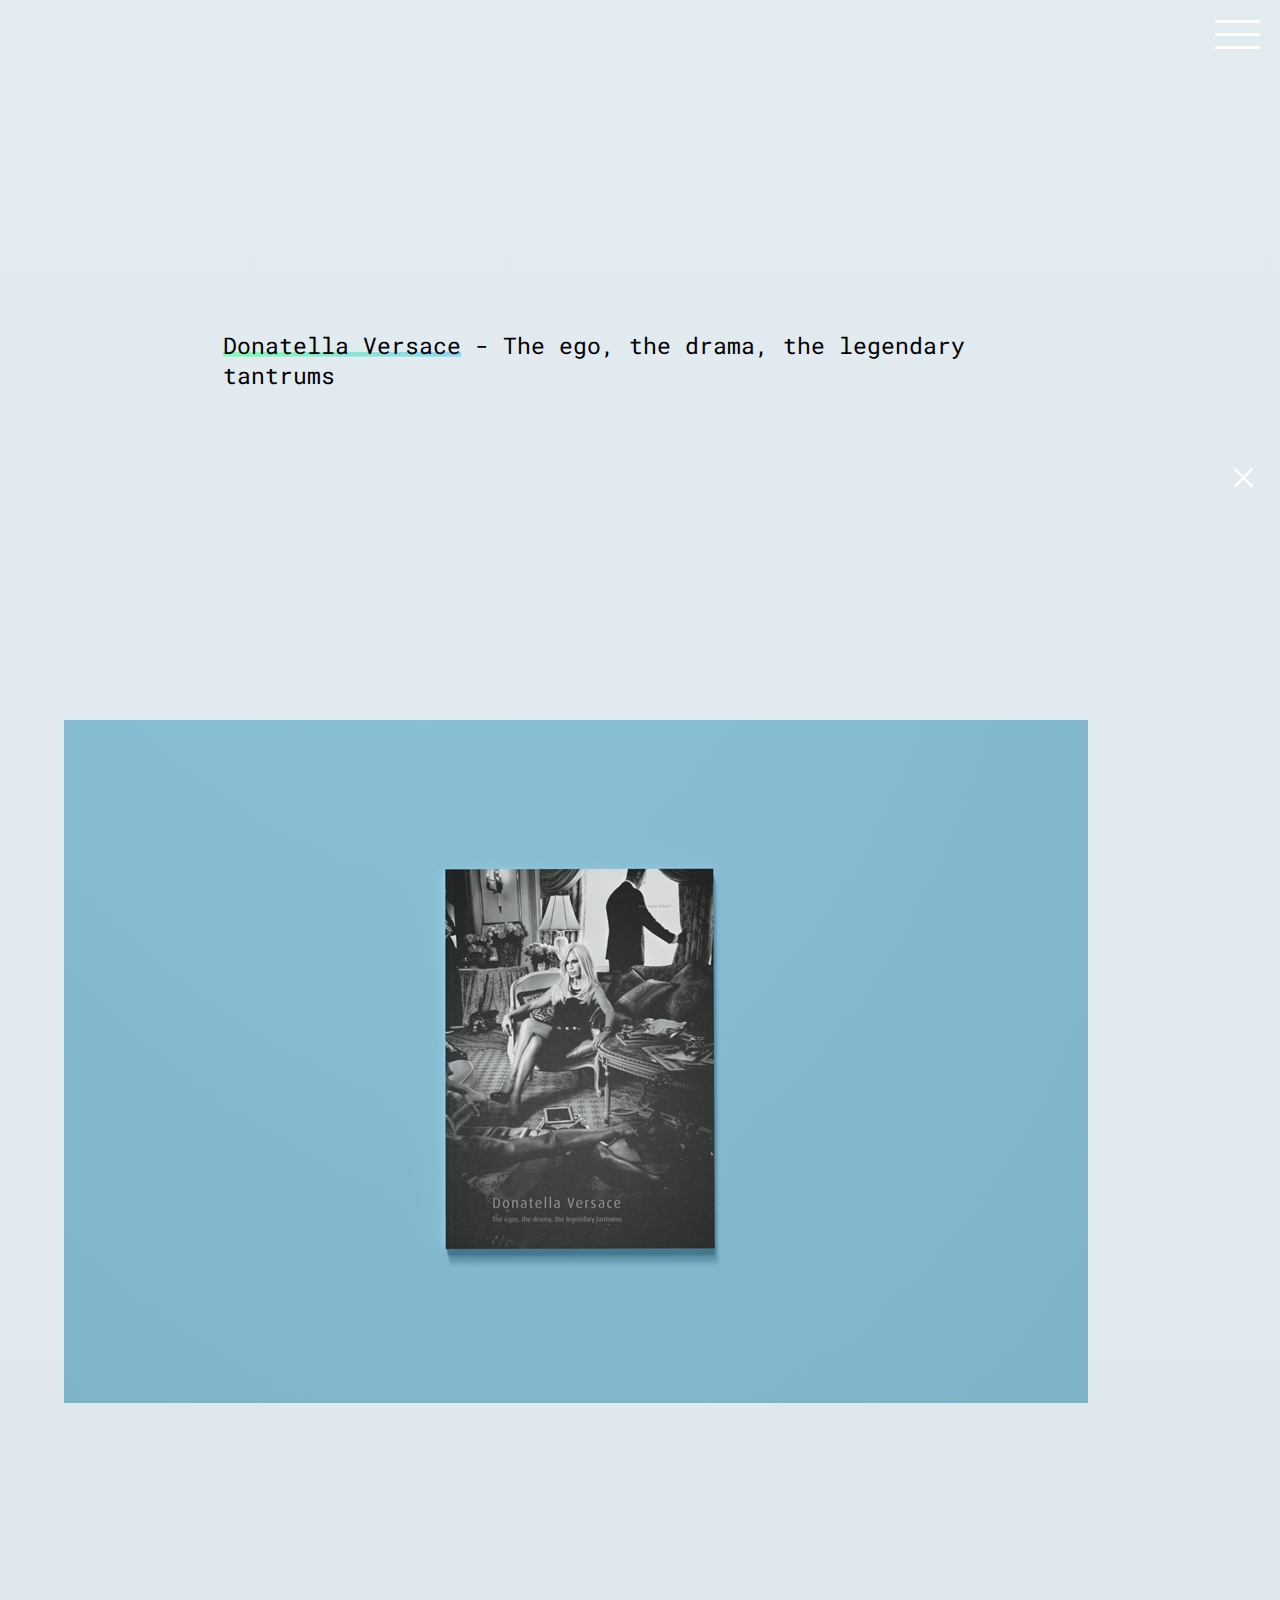
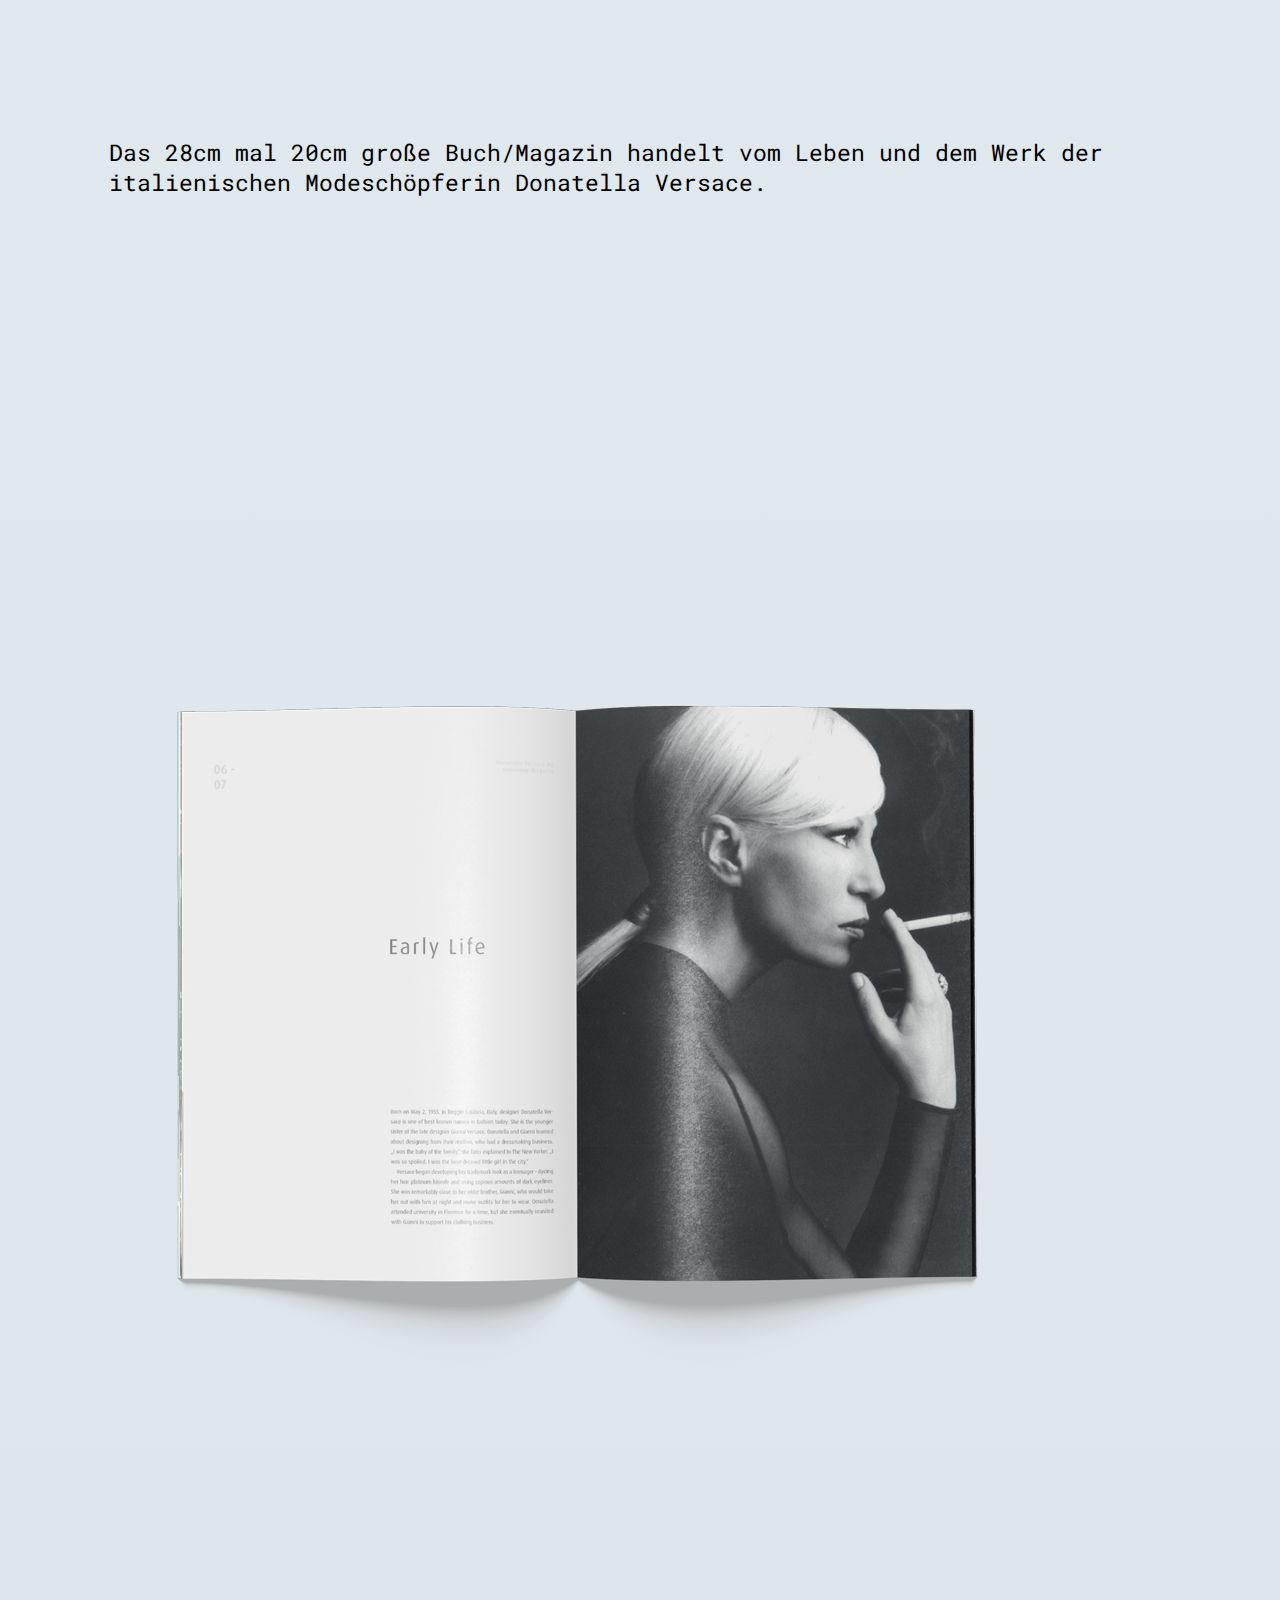
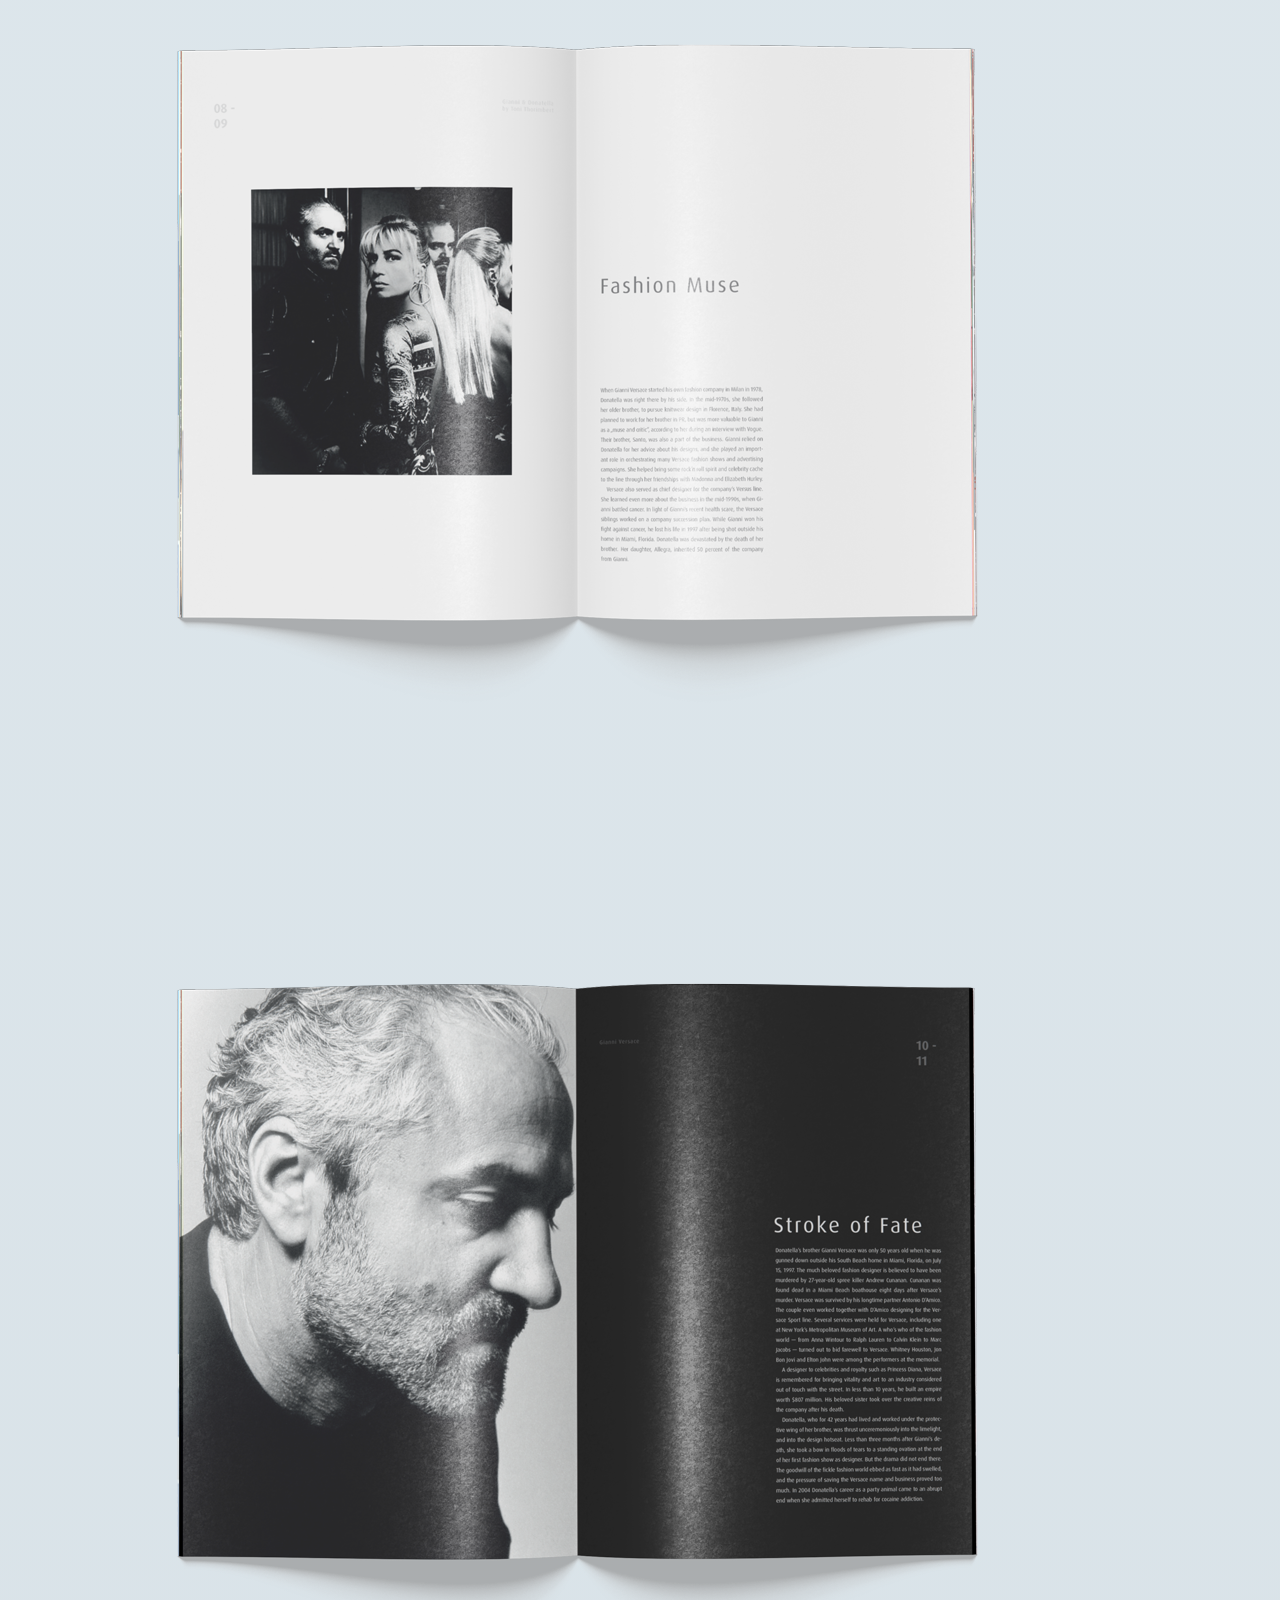
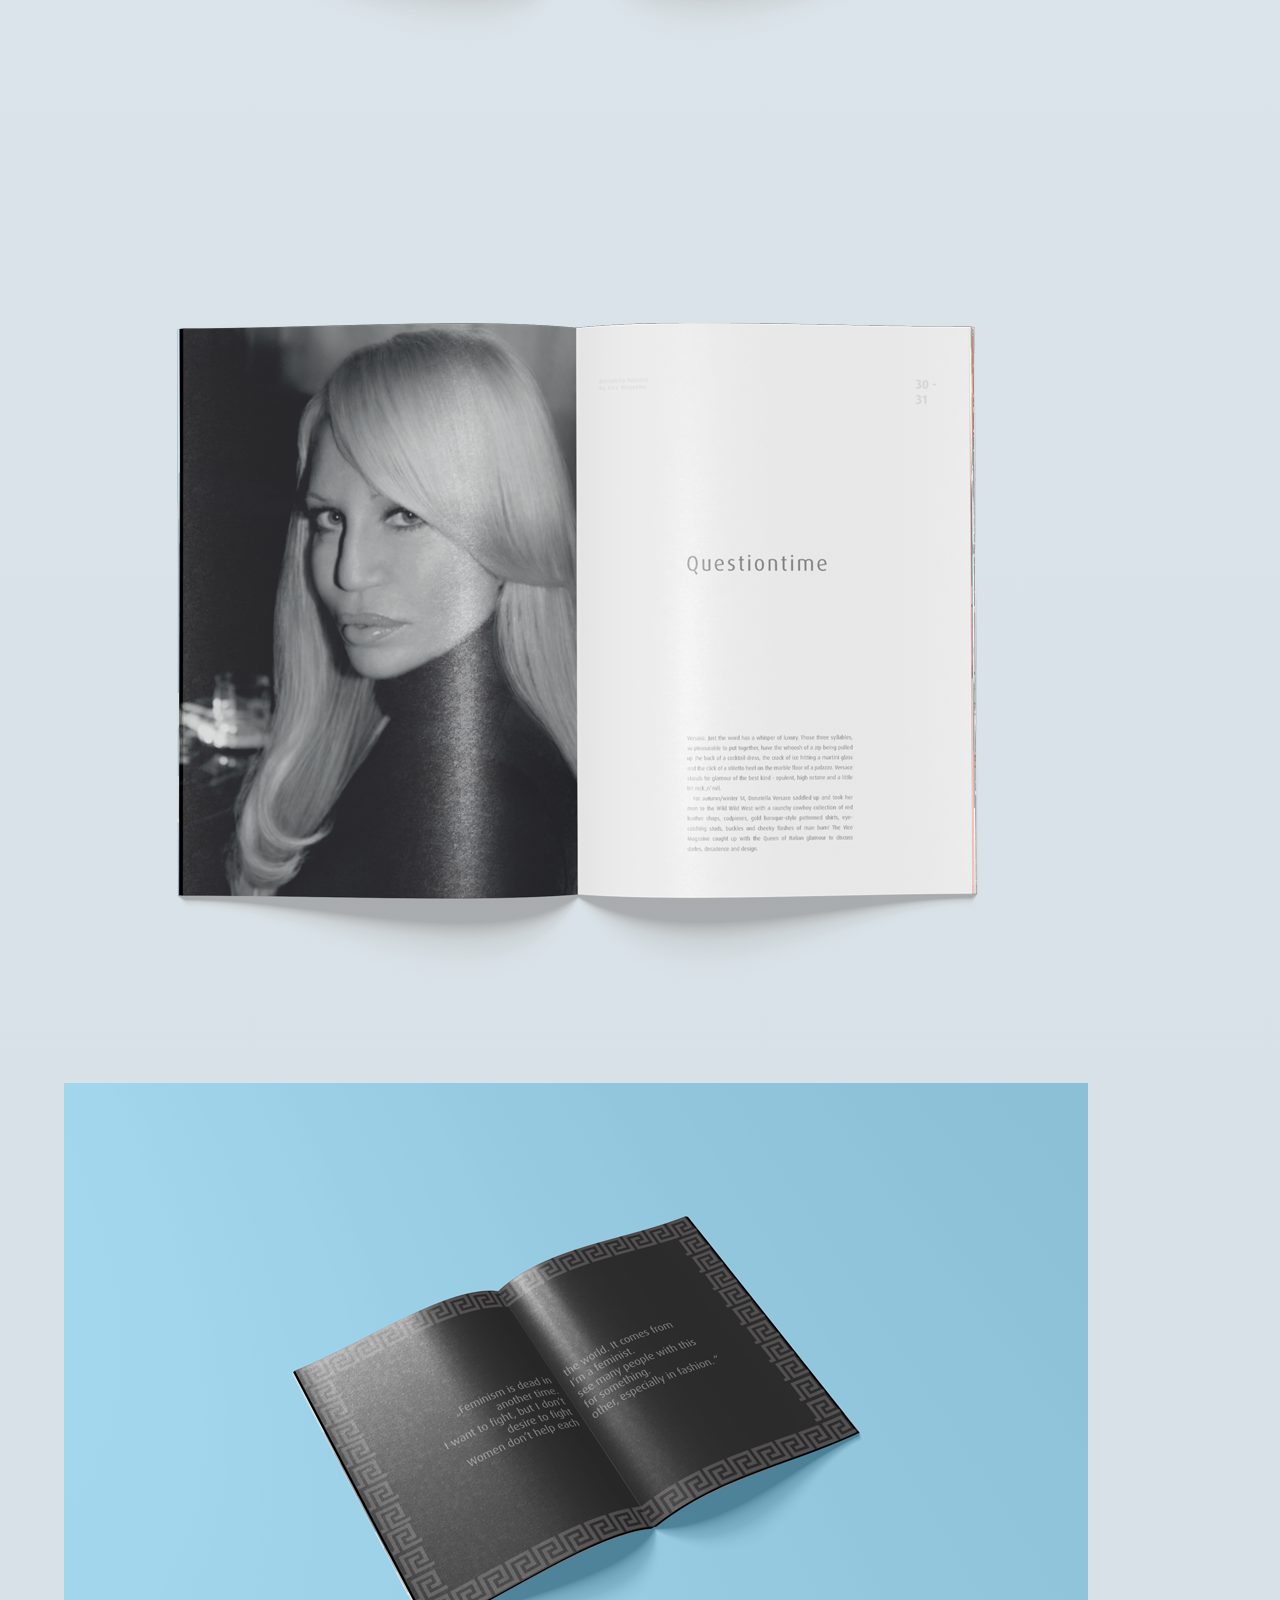
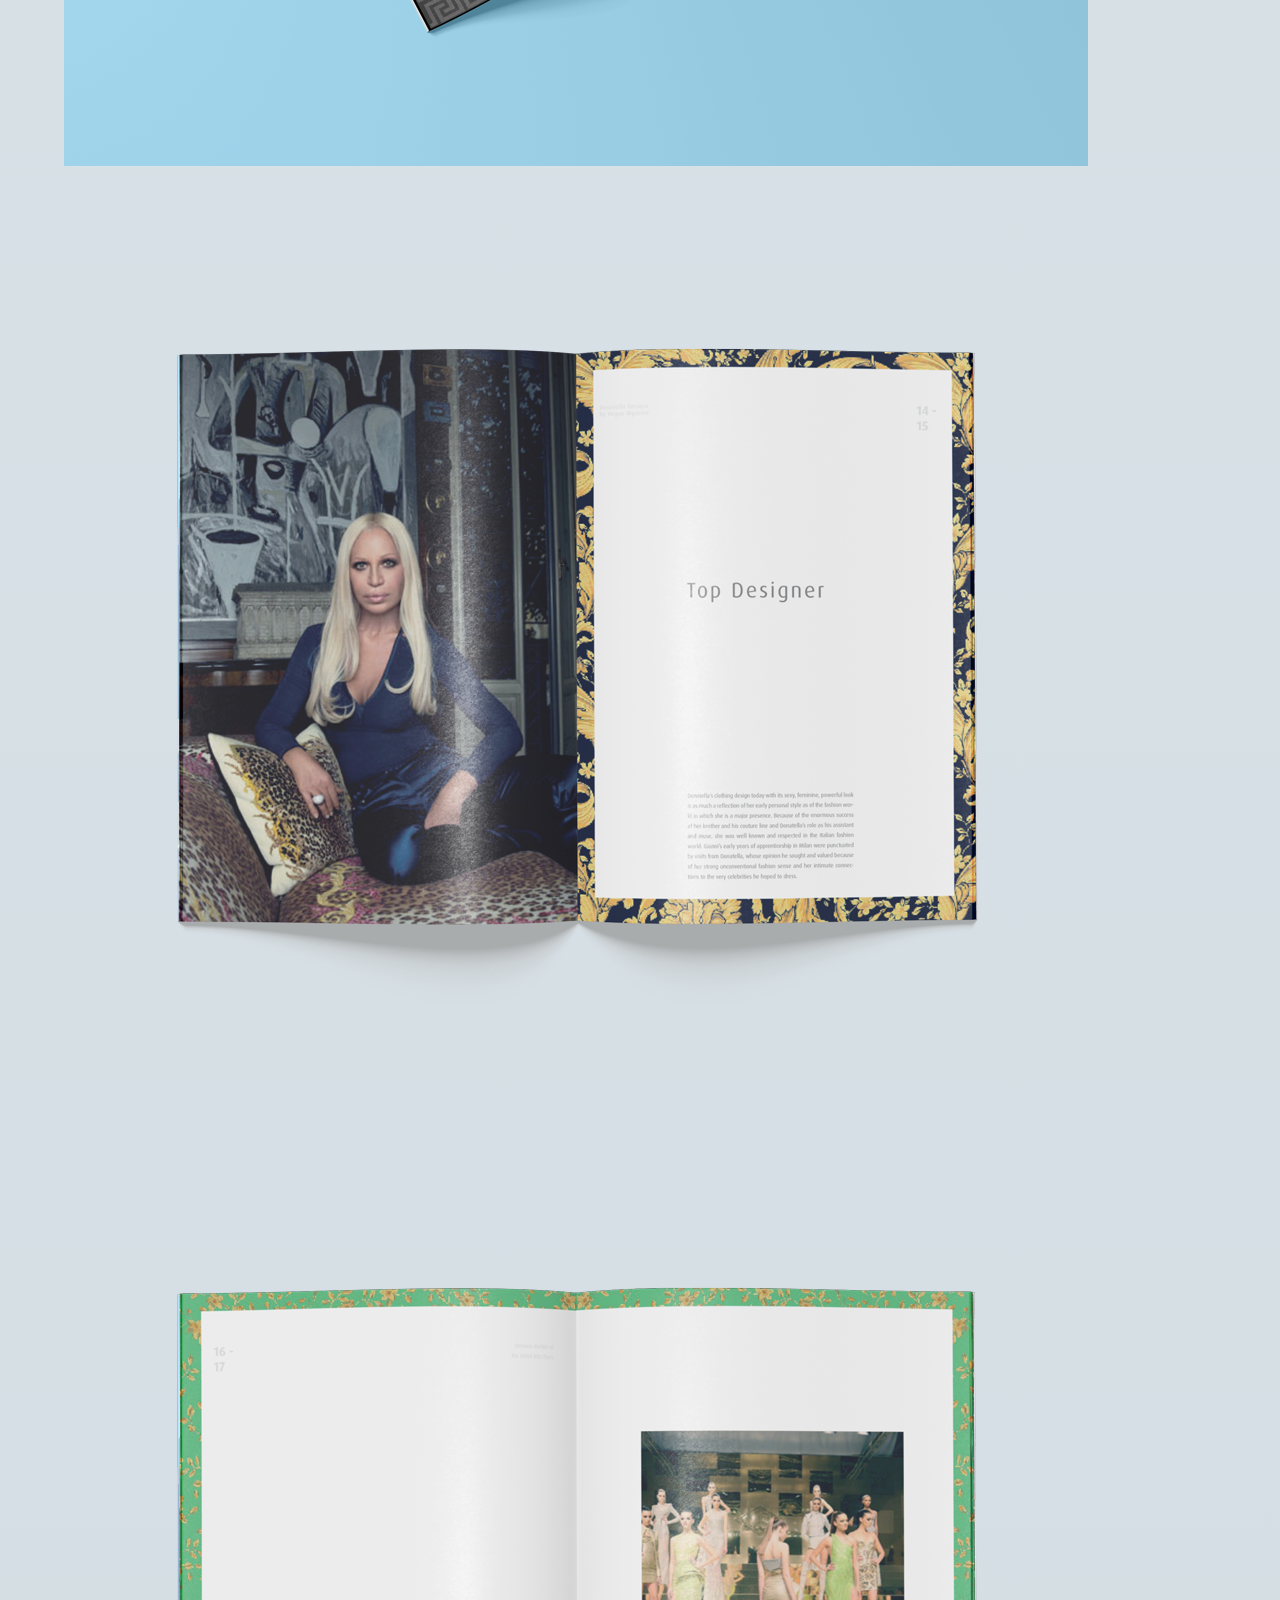
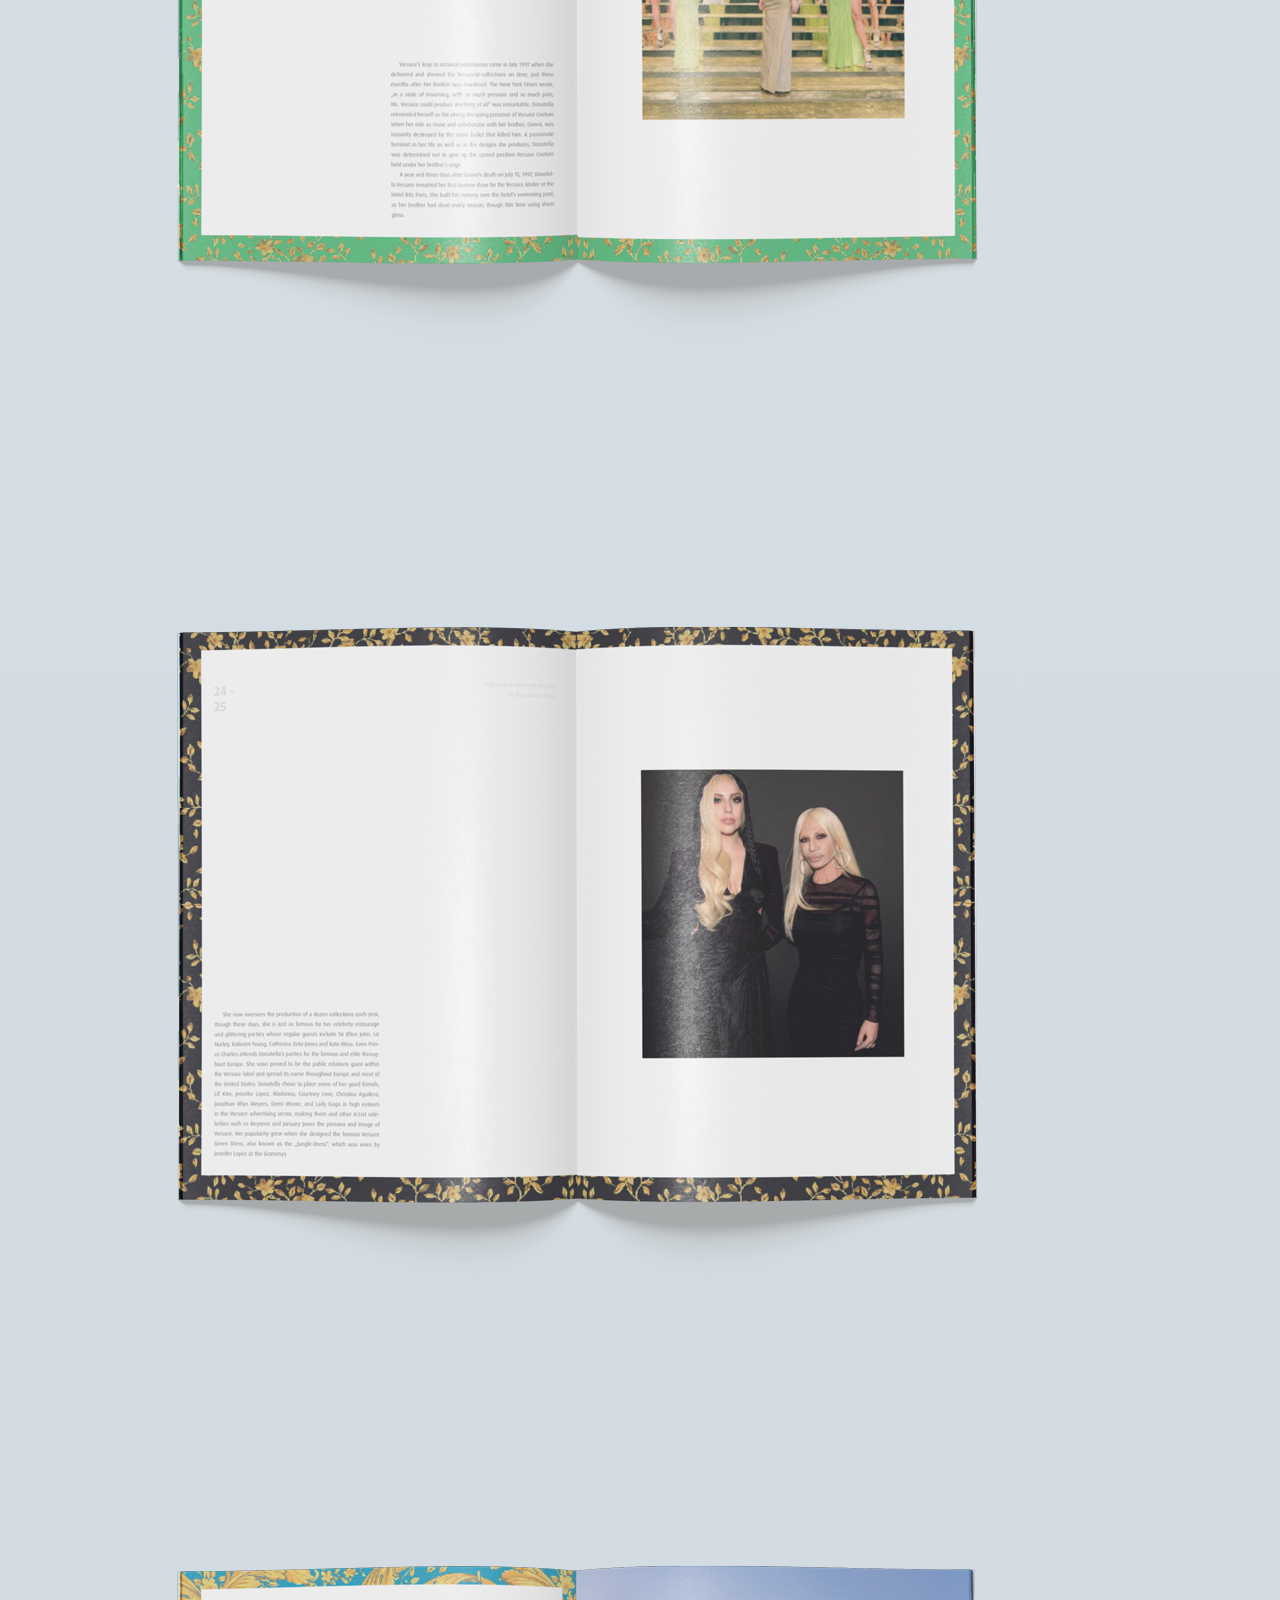
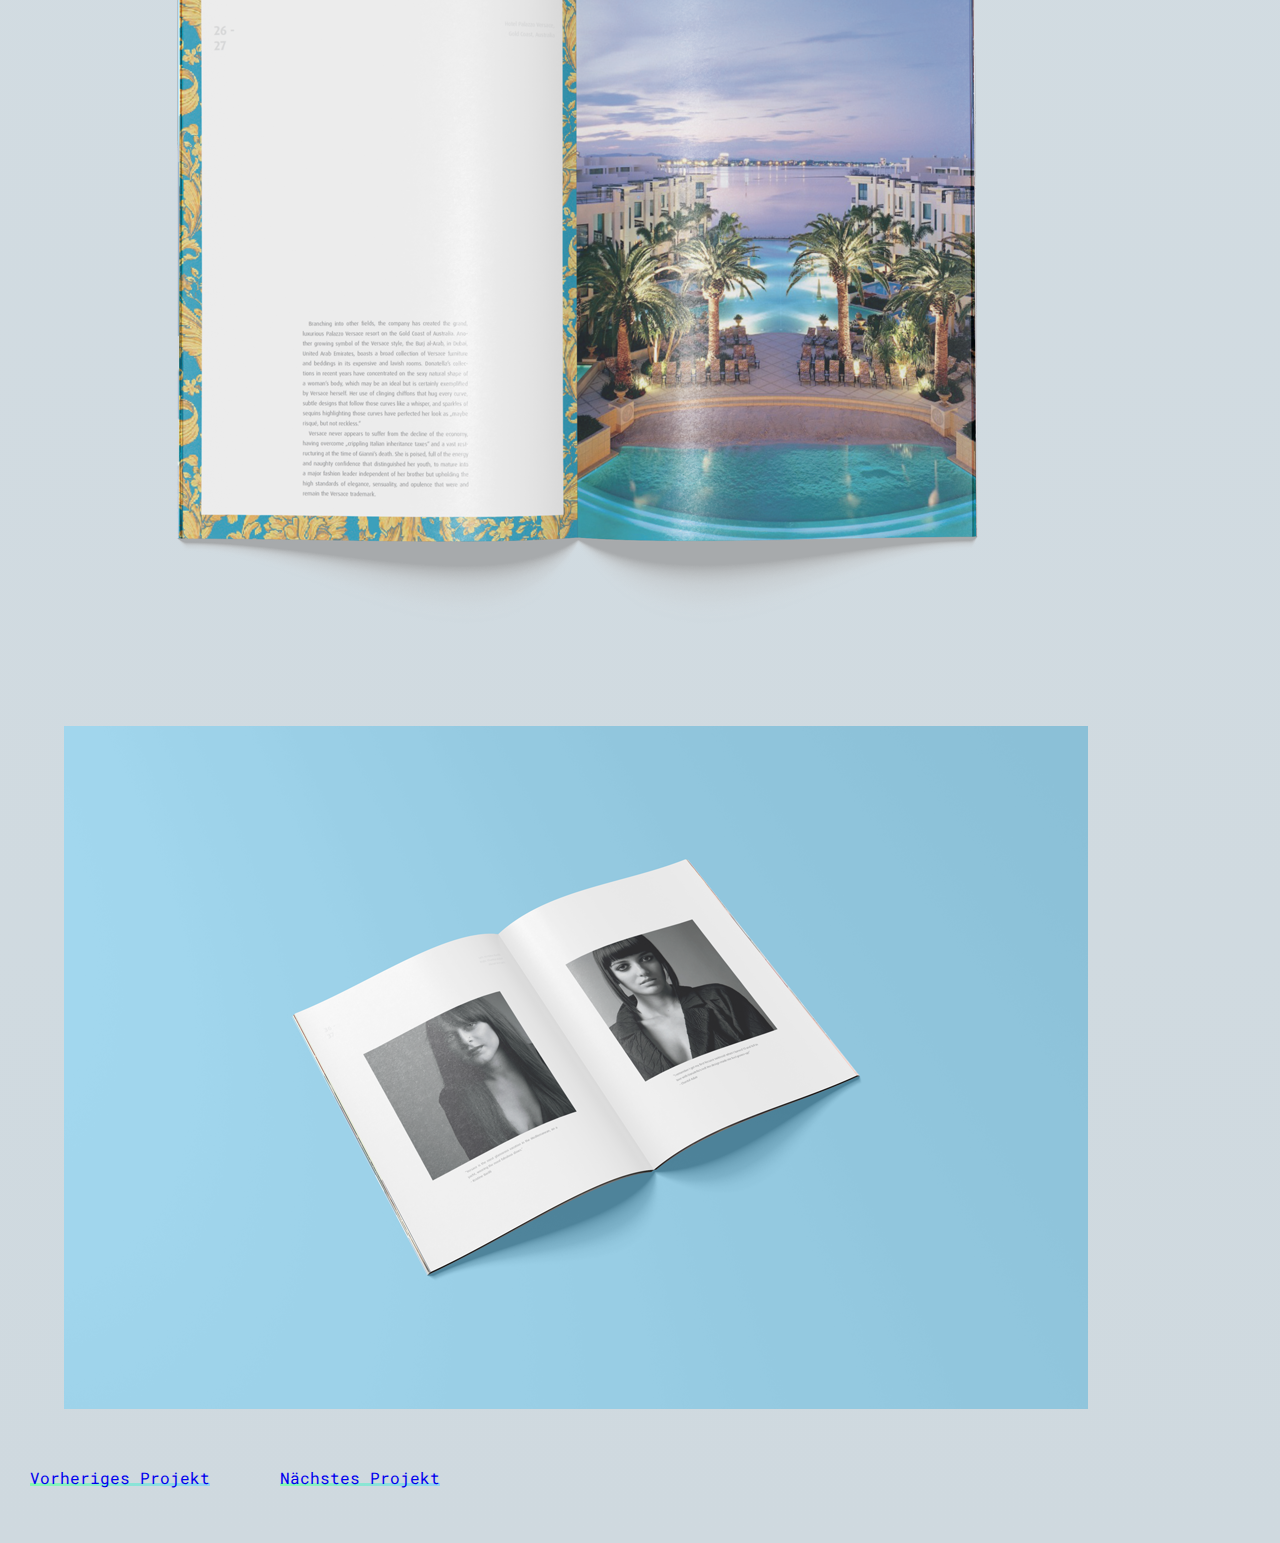
==== craftbeer.html @ 99dc7b12 "lokalizer, craftbeer angefangen" ====
<!DOCTYPE html>
<html lang="en">

<head>
  <title>Anastasia Scherf</title>
  <meta charset="UTF-8">
  <meta name="viewport" content="width=device-width, initial-scale=1, shrink-to-fit=no">
  <link rel="stylesheet" href="https://maxcdn.bootstrapcdn.com/bootstrap/4.0.0-beta.2/css/bootstrap.min.css" integrity="sha384-PsH8R72JQ3SOdhVi3uxftmaW6Vc51MKb0q5P2rRUpPvrszuE4W1povHYgTpBfshb" crossorigin="anonymous">
  <link rel="stylesheet" href="css/stylesheet.css">
</head>

<body>
  <!-- Navigation anfang -->
  <div class='navbar-toggle' title='Menu'>
    <div class='bar1'></div>
    <div class='bar2'></div>
    <div class='bar3'></div>
  </div>


  <nav class="nav-hide">
    <div class="schrift_nav">
      <ul>
        <li><a href="index.html">Home</a></li>
        <li><a href="index.html#tul">Works</a></li>
        <li><a href="index.html#about">About</a></li>
        <li><a href="index.html#about">Contact</a></li>
      </ul>
    </div>
  </nav>

  <!-- Navigation ende -->
  <!-- Schließ icon und zurück anfang -->
  <div class="zu">
    <a href="index.html#craft_beer">×</a>
  </div>
  <!-- Schließ icon und zurück ende -->

  <div class="wrapper" id="wrapper">
    <section class="projekt_beschreibung" id="projekt_beschreibung">
      <div class="container-fluid">
        <div class="projekt_beschreibung">
          <p> <span class="underline--magical">Donatella Versace</span> - The ego, the drama, the legendary tantrums </p>
        </div>
    </section>

    <section class="tul_gallerie" id="tul_gallerie">
      <div class="container-fluid">
        <div class="row">
          <div class="col-12 text-center">
            <img src="img/dona_szene.png" class="img-fluid" alt="" />
          </div>
        </div>
      </div>
    </section>

    <section class="projekt_beschreibung" id="projekt_beschreibung">
      <div class="container-fluid">
        <div class="projekt_beschreibung">
          <p> Das 28cm mal 20cm große Buch/Magazin handelt
vom Leben und dem Werk der italienischen Modeschöpferin
Donatella Versace. </p>
        </div>
    </section>


    <section class="tul_gallerie" id="tul_gallerie">
      <div class="container-fluid">
        <div class="row">
          <div class="col-sm-12 col-md-6 text-center">
            <img src="img/dona_6-7.png" class="img-fluid" alt="" />
          </div>
          <div class="col-sm-12 col-md-6 text-center">
            <img src="img/dona_8-9.png" class="img-fluid" alt="" />
          </div>
          <div class="col-sm-12 col-md-6 text-center">
            <img src="img/dona_10-11.png" class="img-fluid" alt="" />
          </div>
          <div class="col-sm-12 col-md-6 text-center">
            <img src="img/dona_30-31.png" class="img-fluid" alt="" />
          </div>
          <div class="col-12 text-center">
            <img src="img/dona_szene_2.png" class="img-fluid" alt="" />
          </div>
          <div class="col-sm-12 col-md-6 text-center">
            <img src="img/dona_14-15.png" class="img-fluid" alt="" />
          </div>
          <div class="col-sm-12 col-md-6 text-center">
            <img src="img/dona_16-17.png" class="img-fluid" alt="" />
          </div>
          <div class="col-sm-12 col-md-6 text-center">
            <img src="img/dona_24-25.png" class="img-fluid" alt="" />
          </div>
          <div class="col-sm-12 col-md-6 text-center">
            <img src="img/dona_26-27.png" class="img-fluid" alt="" />
          </div>
          <div class="col-12 text-center">
            <img src="img/dona_szene_3.png" class="img-fluid" alt="" />
          </div>
        </div>
      </div>
    </section>
    </div>

    <div class="next_seite text-center">
      <span class="underline--magical"><a href="index.html#nachbarschaft">Vorheriges Projekt</a></span>
      <span class="underline--magical"><a href="index.html#nachbarschaft">Nächstes Projekt</a></span>
    </div>



    <script src="https://code.jquery.com/jquery-3.2.1.slim.min.js" integrity="sha384-KJ3o2DKtIkvYIK3UENzmM7KCkRr/rE9/Qpg6aAZGJwFDMVNA/GpGFF93hXpG5KkN" crossorigin="anonymous"></script>
    <script src="https://cdnjs.cloudflare.com/ajax/libs/popper.js/1.12.3/umd/popper.min.js" integrity="sha384-vFJXuSJphROIrBnz7yo7oB41mKfc8JzQZiCq4NCceLEaO4IHwicKwpJf9c9IpFgh" crossorigin="anonymous"></script>
    <script src="https://maxcdn.bootstrapcdn.com/bootstrap/4.0.0-beta.2/js/bootstrap.min.js" integrity="sha384-alpBpkh1PFOepccYVYDB4do5UnbKysX5WZXm3XxPqe5iKTfUKjNkCk9SaVuEZflJ" crossorigin="anonymous"></script>
    <script src="js/nav.js"></script>
    <script src="js/jquery-2.1.3.js"></script>
</body>

</html>
---- css/stylesheet.css ----
@import url('https://fonts.googleapis.com/css?family=Roboto+Mono');
body {
  padding: 0;
  margin: 0;
  height: 100%;
  background-image: linear-gradient(to top, #cfd9df 0%, #e2ebf0 100%);
  background-repeat:no-repeat
}

a:link {
  text-decoration: none;
}

/* Hamburger Menü anfang*/
nav, .navbar-toggle {
  -webkit-touch-callout: none;
  -webkit-user-select: none;
  -khtml-user-select: none;
  -moz-user-select: none;
  -ms-user-select: none;
  user-select: none;
}

nav {
  position: fixed;
  z-index: 10;
  background-image: linear-gradient(to top, #cfd9df 0%, #e2ebf0 100%);
  width: 100%;
  height: 100vh;
  text-align: center;
  display: table;
}

.nav-hide {
  display: none;
}

nav ul {
  display: table-cell;
  vertical-align: middle;
  padding-left: 0 !important;
}

nav ul li {
  list-style: none;
}

nav ul li a {
  text-decoration: none;
  background-image: linear-gradient(120deg, #84fab0 0%, #8fd3f4 100%);
  background-repeat: no-repeat;
  background-size: 100% 0.2em;
  background-position: 0 88%;
  transition: background-size 0.25s ease-in;
}

nav ul li a:hover {
  background-size: 100% 88%;
}

.schrift_nav {
  font-size: 5vw;
  padding-top: 80px;
  display: flex;
  align-items: center;
  justify-content: center;
  color: #007bff;
  font-family: 'Roboto Mono', monospace;
}

.navbar-toggle {
  position: fixed;
  top: 20px;
  right: 20px;
  width: 45px;
  height: 45px;
  z-index: 20;
  cursor: pointer;
}

.bar1, .bar2, .bar3 {
  width: 100%;
  height: 3px;
  margin-bottom: 10px;
  background-color: white;
  transition: all 0.3s ease-in-out;
}

.navbar-on .bar1, .navbar-on .bar2, .navbar-on .bar3 {
  background-color: white;
}

.navbar-on .bar1 {
  transform-origin: 10% 40%;
  transform: rotate(45deg);
}

.navbar-on .bar3 {
  transform-origin: 10% 40%;
  transform: rotate(-45deg);
}

.navbar-on .bar2 {
  background-color: transparent;
}
/* Hamburger Menü ende */
.wrapper {
  padding: 0 5%;
}

.header {
  width: 100%;
  margin: 0;
  max-width: none;
  height: 100vh;
  text-align: center;
}

.about {
  height: 80vh;
  display: flex;
  justify-content: center;
  align-items: center;
}

.beschreibung_text {
  font-family: 'Roboto Mono', monospace;
  display: flex;
  align-items: center;
  font-size: 3vw;
  word-break: break-word;
  height: 100%;
}

.tul {
  height: 100%;
}

.nachbarschaft {
  height: 100%;
}

.donatella {
  height: 100%;
}

.dso {
  height: 100%;
}

.craft_beer {
  height: 100%;
}

.illustrationen {
  height: 100%;
}


.leftside {
  background-color: #f5f7fa;
  display: flex;
  justify-content: center;
  align-items: center;
  height: 100vh;
}

.rightside {
  display: flex;
  justify-content: center;
  align-items: center;
  height: 100vh;
}


.bilder {
  animation: floating 5s -1s infinite;
}

@keyframes floating {
  0%, 100% {
    transform: translateY(-5%);
  }
  50% {
    transform: translateY(0);
  }
}

.ueberschriften_l {
  font-family: 'Roboto Mono', monospace;
  z-index: 1;
  position: relative;
  display: block;
  text-align: right;
  line-height: 10px;
}

.ueberschriften_r {
  font-family: 'Roboto Mono', monospace;
  z-index: 1;
  position: relative;
  display: block;
  text-align: left;
  line-height: 10px;
}

/* Hover effekt im Text anfang */
.underline--magical {
  background-image: linear-gradient(120deg, #84fab0 0%, #8fd3f4 100%);
  background-repeat: no-repeat;
  background-size: 100% 0.2em;
  background-position: 0 88%;
  transition: background-size 0.25s ease-in;
}

.underline--magical:hover {
  background-size: 100% 88%;
}
/* Hover effekt im Text ende */

/*TUL extra Seite anfang*/
.zu a {
  position: fixed;
  top: 50%;
  right: 5px;
  width: 45px;
  height: 45px;
  z-index: 20;
  cursor: pointer;
  color: white;
  font-size: 3em;
}

.projekt_beschreibung {
  padding: 0 2%;
  height: 80vh;
  align-items: center;
  justify-content: center;
  display: flex;
  font-family: 'Roboto Mono', monospace;
  font-size: 1.2em;
}

.next_seite span{
  margin: 30px;
  line-height: 30px;
}

.next_seite {
  padding: 50px 0px;
  font-family: 'Roboto Mono', monospace;
}
/*TUL extra Seite ende*/

@media (max-width: 768px) {
  .ueberschriften_l, .ueberschriften_r {
    line-height: 20px;
    text-align: center;
    padding: 10px 0 10px 0;
  }
  .bilder {
    padding: 50px 0 50px 0;
  }
  .schrift_nav {
    font-size: 40pt;
  }
  .beschreibung_text {
    font-size: 1.2em;
  }
  .projekt_beschreibung {
    font-size: 1em;
    text-align: center;
  }
  .next_seite span{
    word-break: breal-word;
    margin: 100px;
    line-height: 50px;
  }
}

@media (max-width: 960px) {
  .leftside {
    height: 50vh;
  }
  .rightside {
    height: 50vh;
  }
}
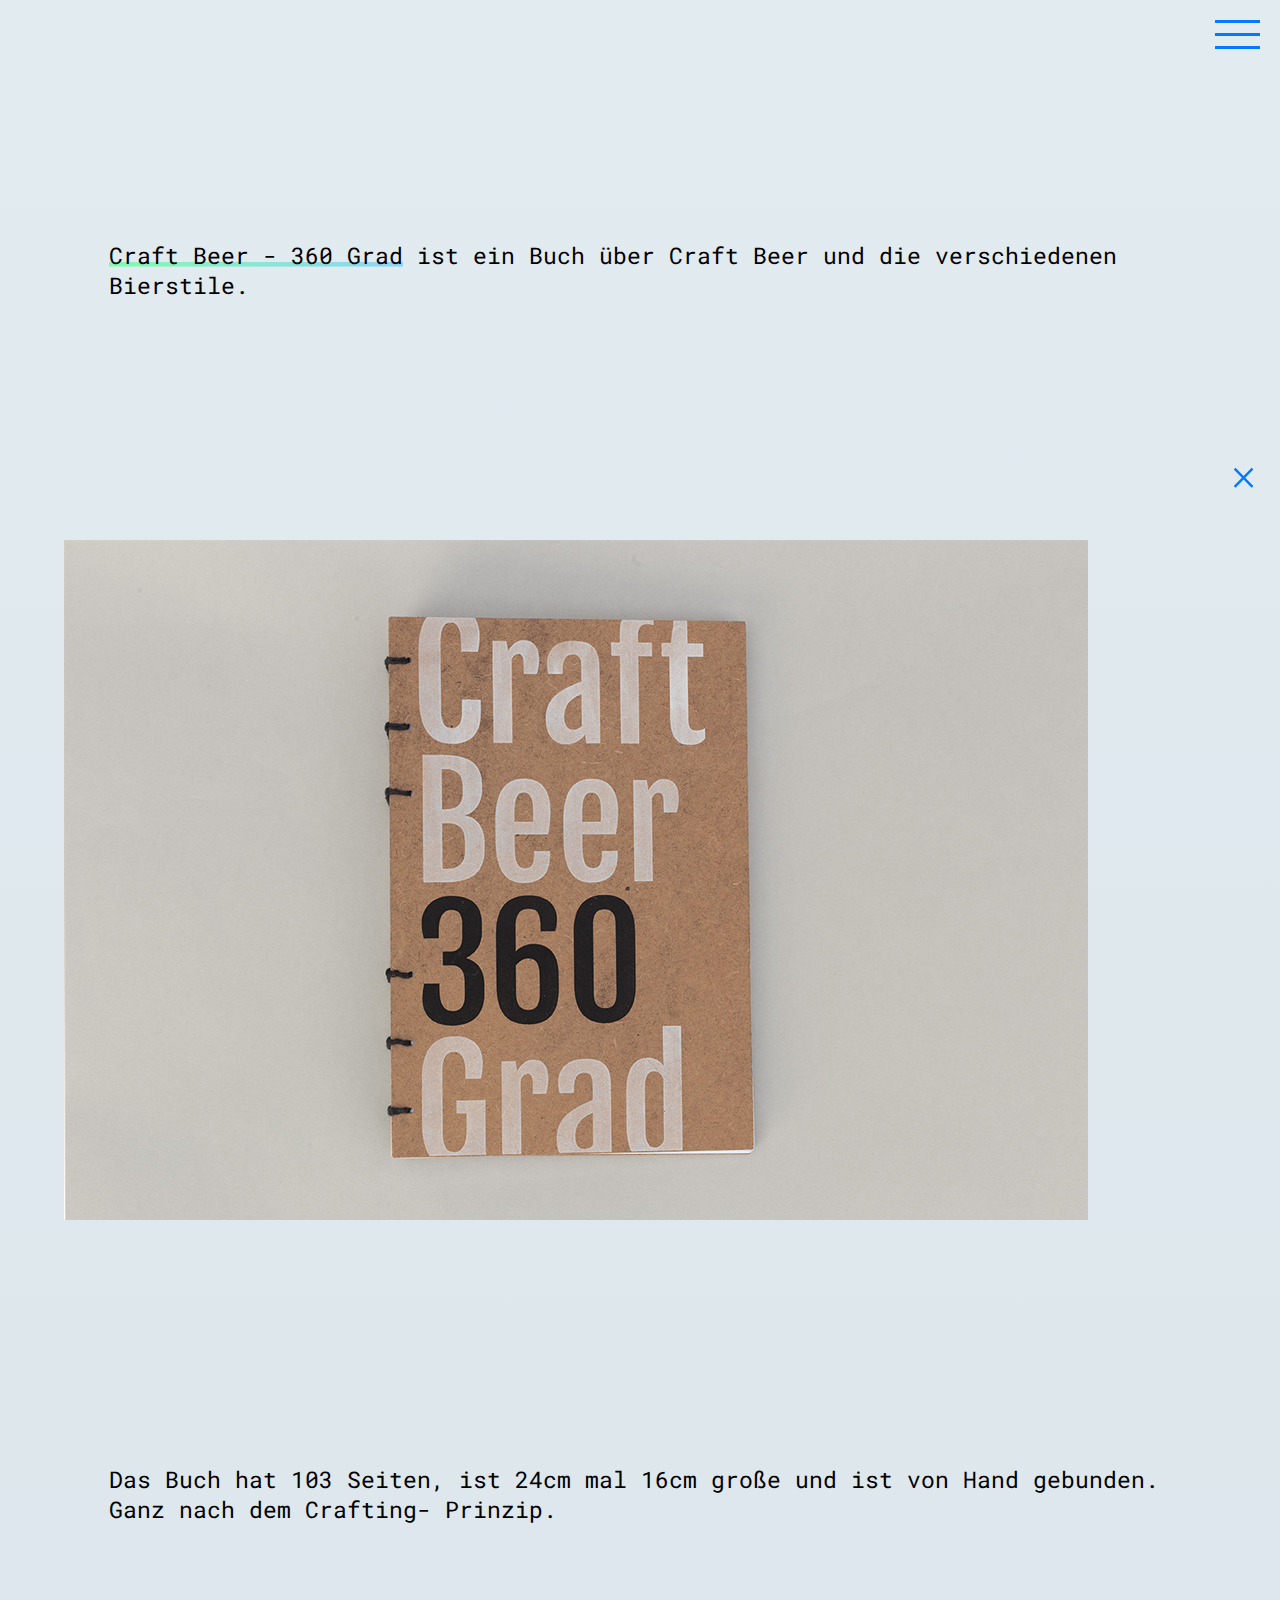
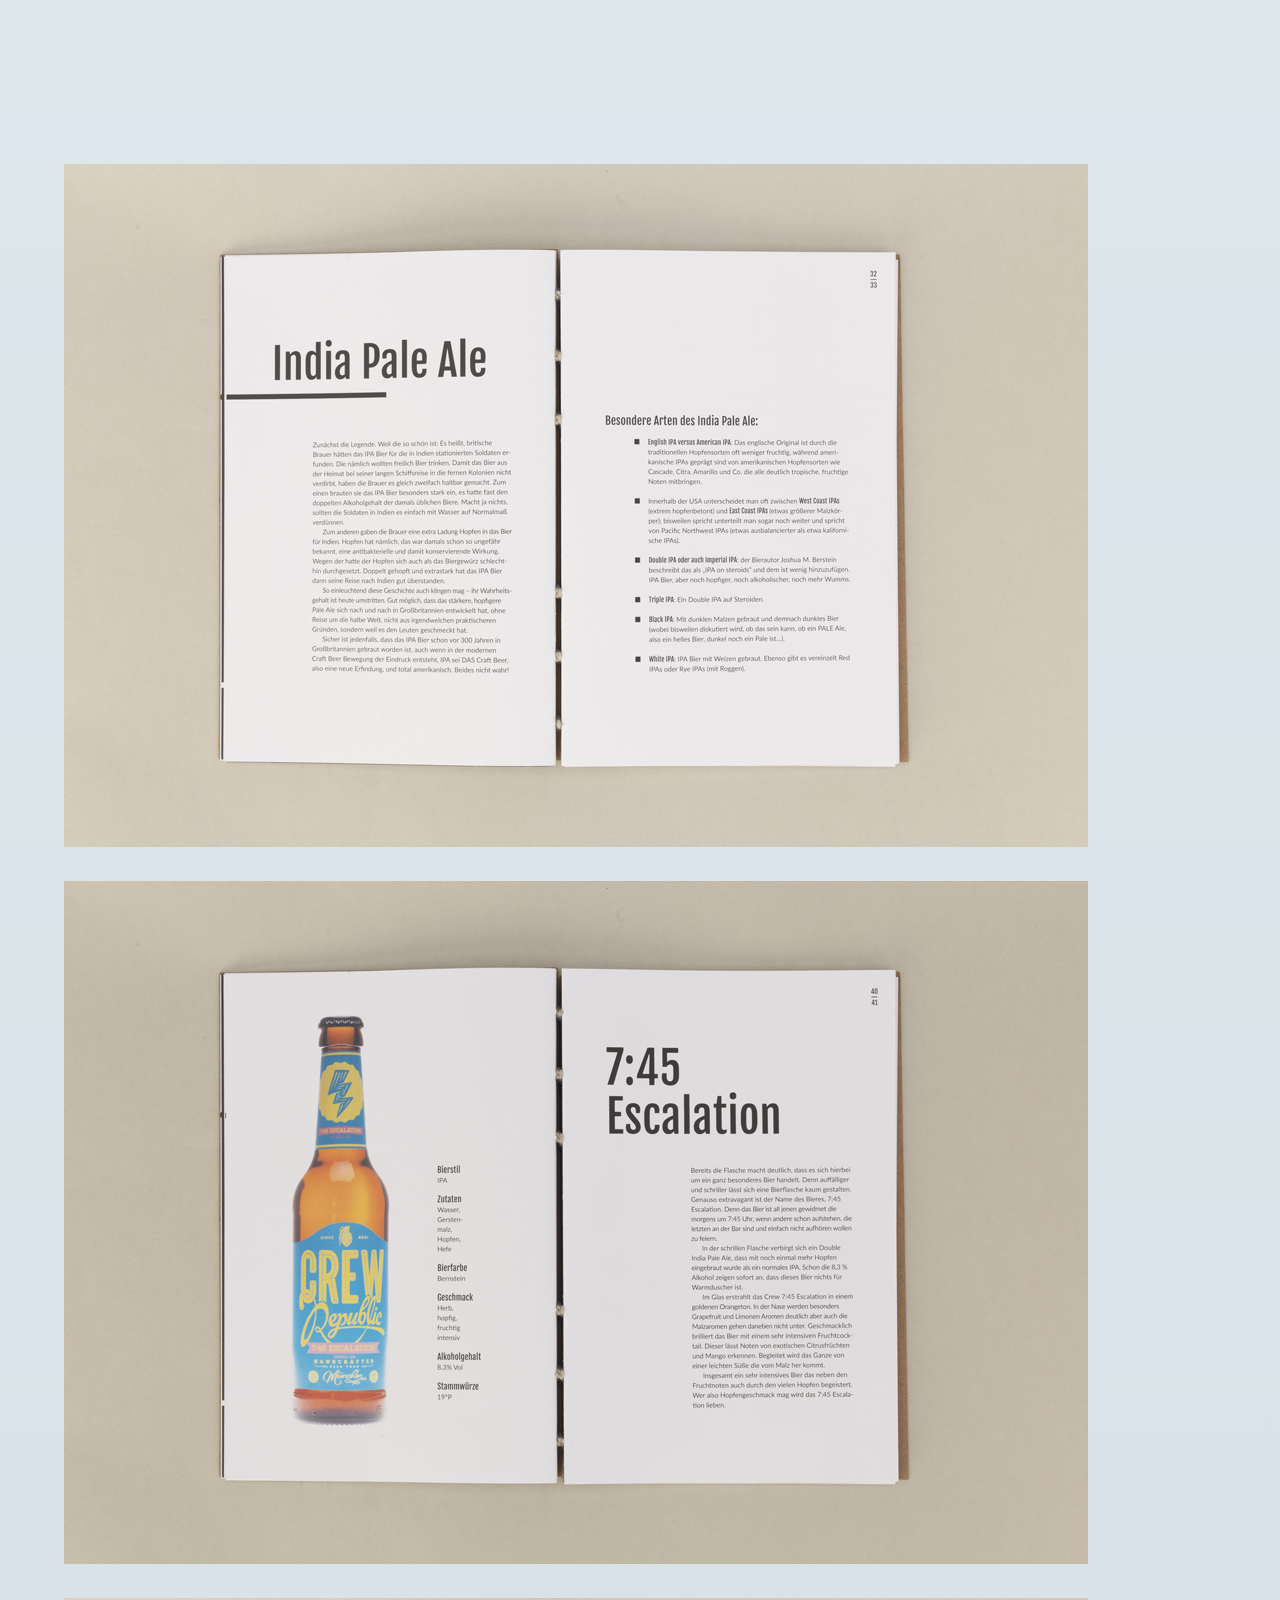
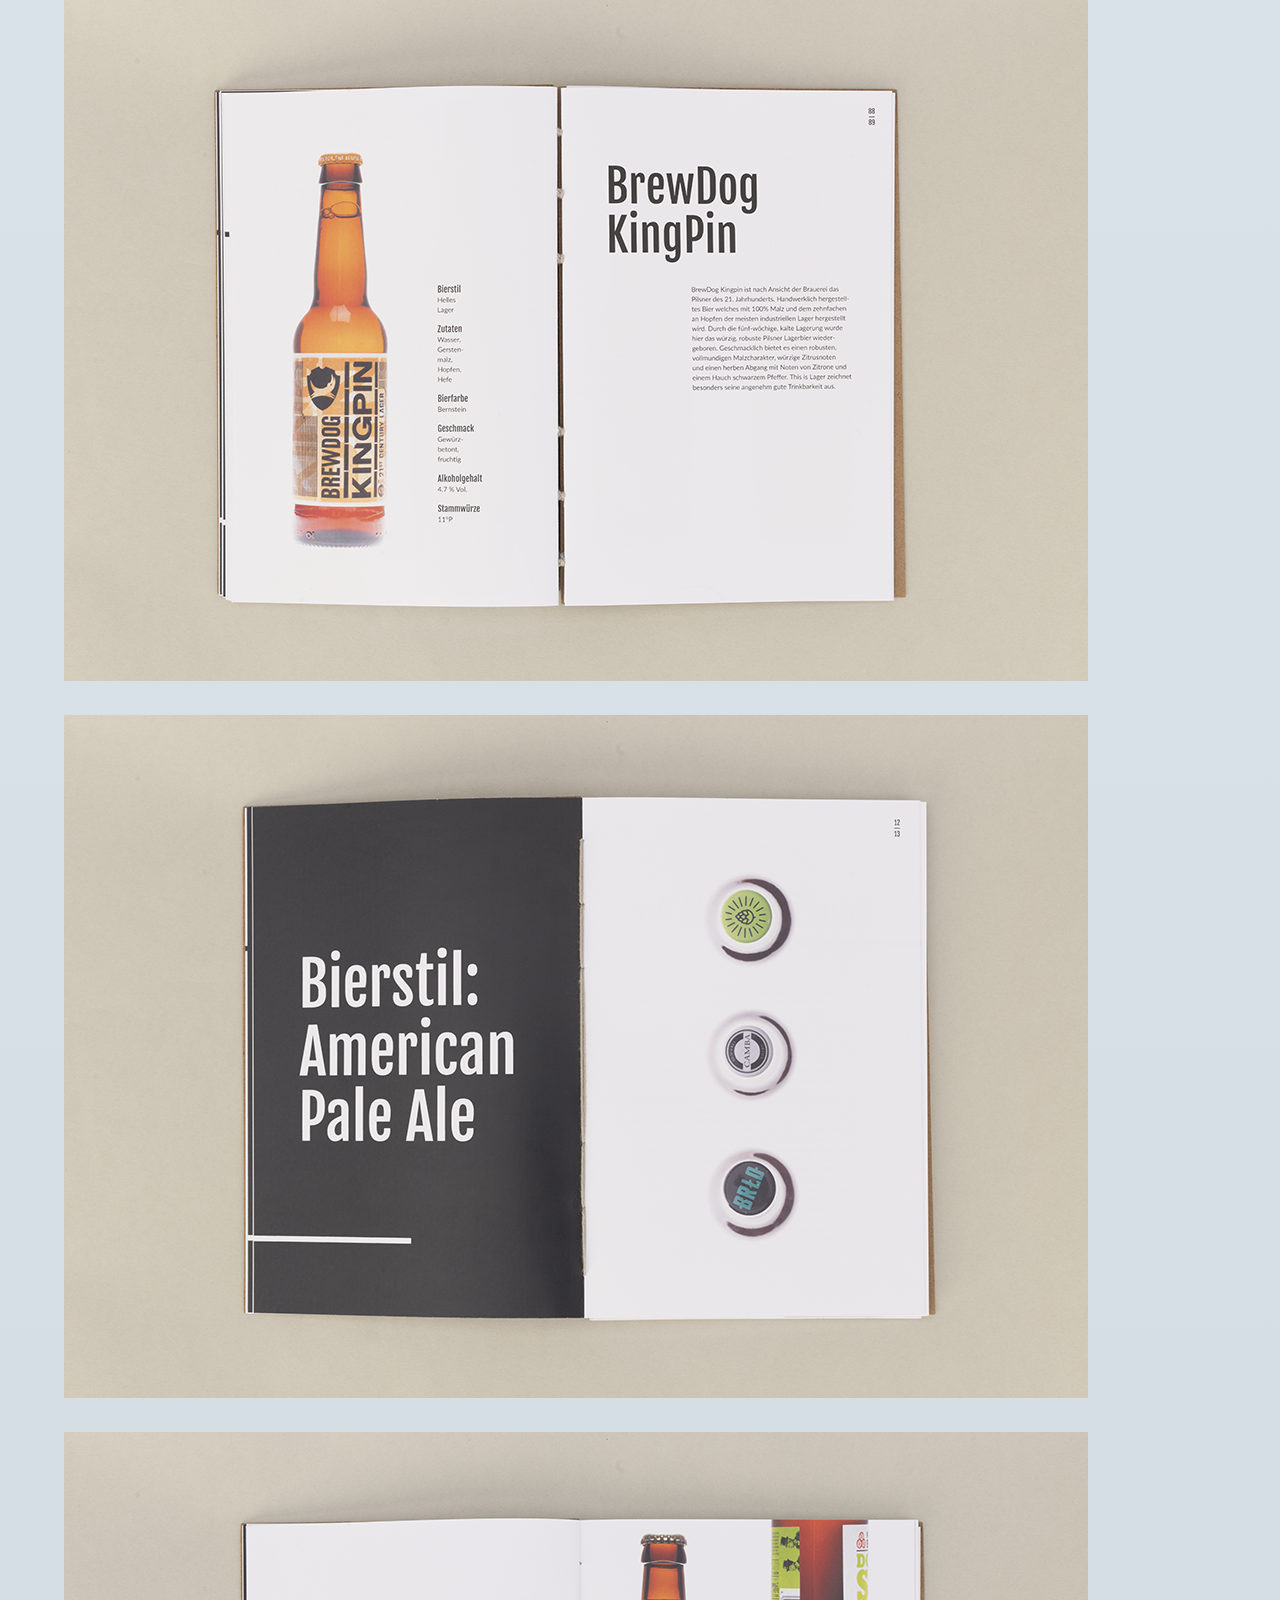
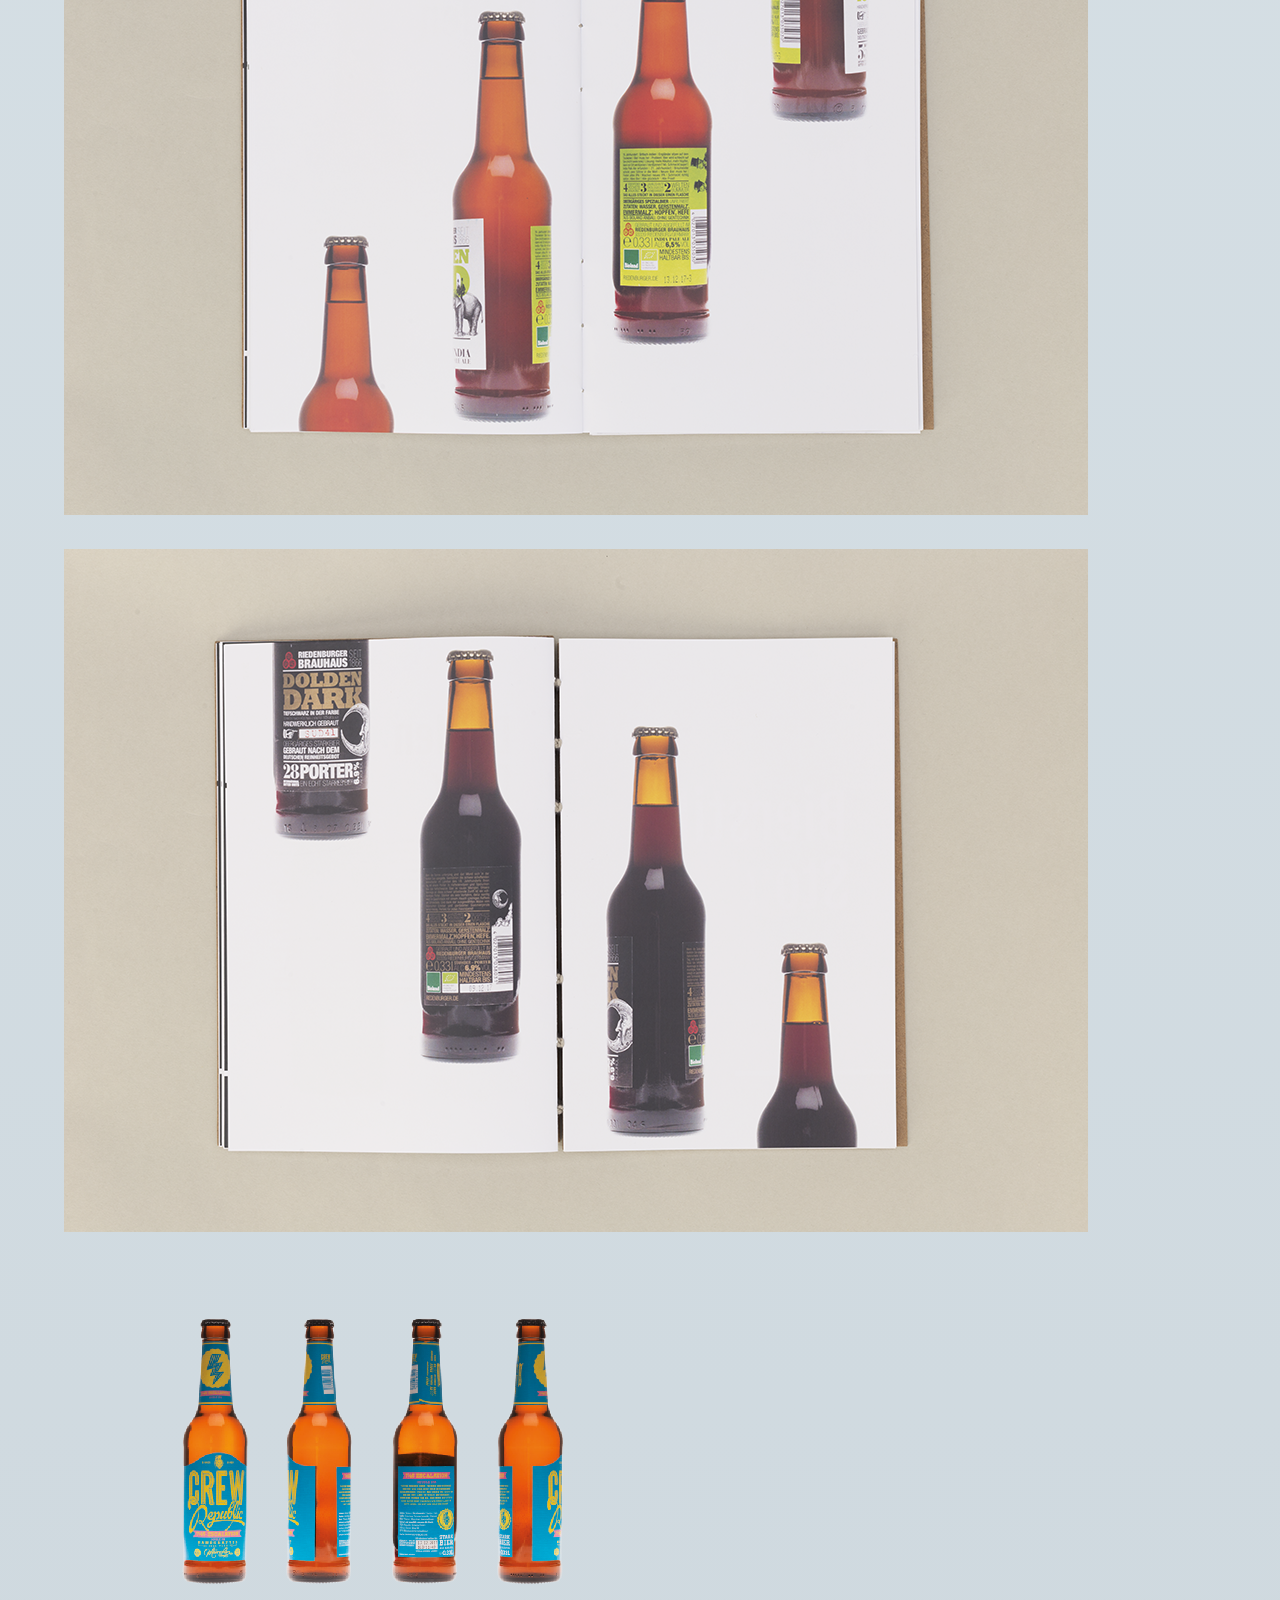
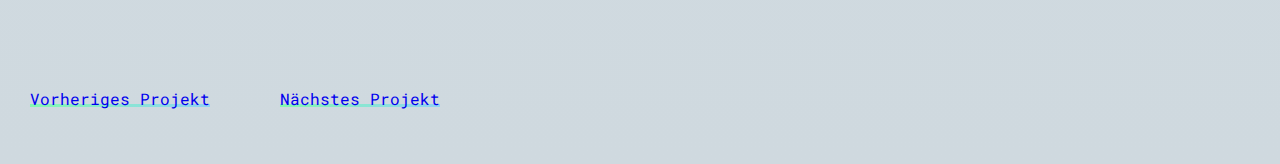
==== commit 738325c8: "alle projekt seiten fertig" ====
--- a/craftbeer.html
+++ b/craftbeer.html
@@ -21,10 +21,10 @@
   <nav class="nav-hide">
     <div class="schrift_nav">
       <ul>
-        <li><a href="index.html">Home</a></li>
-        <li><a href="index.html#tul">Works</a></li>
-        <li><a href="index.html#about">About</a></li>
-        <li><a href="index.html#about">Contact</a></li>
+        <li><a href="index.html#header">Home</a></li>
+        <li><a href="index.html#about">Über mich</a></li>
+        <li><a href="index.html#tul">Arbeiten</a></li>
+        <li><a href="index.html#about">Kontakt</a></li>
       </ul>
     </div>
   </nav>
@@ -40,7 +40,7 @@
     <section class="projekt_beschreibung" id="projekt_beschreibung">
       <div class="container-fluid">
         <div class="projekt_beschreibung">
-          <p> <span class="underline--magical">Donatella Versace</span> - The ego, the drama, the legendary tantrums </p>
+          <p> <span class="underline--magical">Craft Beer - 360 Grad</span> ist ein Buch über Craft Beer und die verschiedenen Bierstile. </p>
         </div>
     </section>
 
@@ -48,7 +48,7 @@
       <div class="container-fluid">
         <div class="row">
           <div class="col-12 text-center">
-            <img src="img/dona_szene.png" class="img-fluid" alt="" />
+            <img src="img/craft_main.jpg" class="img-fluid" alt="" />
           </div>
         </div>
       </div>
@@ -57,9 +57,7 @@
     <section class="projekt_beschreibung" id="projekt_beschreibung">
       <div class="container-fluid">
         <div class="projekt_beschreibung">
-          <p> Das 28cm mal 20cm große Buch/Magazin handelt
-vom Leben und dem Werk der italienischen Modeschöpferin
-Donatella Versace. </p>
+          <p> Das Buch hat 103 Seiten, ist 24cm mal 16cm große und ist von Hand gebunden. Ganz nach dem Crafting- Prinzip. </p>
         </div>
     </section>
 
@@ -67,35 +65,26 @@
     <section class="tul_gallerie" id="tul_gallerie">
       <div class="container-fluid">
         <div class="row">
-          <div class="col-sm-12 col-md-6 text-center">
-            <img src="img/dona_6-7.png" class="img-fluid" alt="" />
+          <div class="col-sm-12 col-md-6 text-center craft_illu_bilder">
+            <img src="img/craft_32-33.png" class="img-fluid" alt="" />
           </div>
-          <div class="col-sm-12 col-md-6 text-center">
-            <img src="img/dona_8-9.png" class="img-fluid" alt="" />
+          <div class="col-sm-12 col-md-6 text-center craft_illu_bilder">
+            <img src="img/craft_40-41.png" class="img-fluid" alt="" />
           </div>
-          <div class="col-sm-12 col-md-6 text-center">
-            <img src="img/dona_10-11.png" class="img-fluid" alt="" />
+          <div class="col-sm-12 col-md-6 text-center craft_illu_bilder">
+            <img src="img/craft_88-89.png" class="img-fluid" alt="" />
           </div>
-          <div class="col-sm-12 col-md-6 text-center">
-            <img src="img/dona_30-31.png" class="img-fluid" alt="" />
+          <div class="col-sm-12 col-md-6 text-center craft_illu_bilder">
+            <img src="img/craft_12-13.png" class="img-fluid" alt="" />
           </div>
-          <div class="col-12 text-center">
-            <img src="img/dona_szene_2.png" class="img-fluid" alt="" />
+          <div class="col-sm-12 col-md-6 text-center craft_illu_bilder">
+            <img src="img/craft_46-47.png" class="img-fluid" alt="" />
           </div>
-          <div class="col-sm-12 col-md-6 text-center">
-            <img src="img/dona_14-15.png" class="img-fluid" alt="" />
+          <div class="col-sm-12 col-md-6 text-center craft_illu_bilder">
+            <img src="img/craft_56-57.png" class="img-fluid" alt="" />
           </div>
-          <div class="col-sm-12 col-md-6 text-center">
-            <img src="img/dona_16-17.png" class="img-fluid" alt="" />
-          </div>
-          <div class="col-sm-12 col-md-6 text-center">
-            <img src="img/dona_24-25.png" class="img-fluid" alt="" />
-          </div>
-          <div class="col-sm-12 col-md-6 text-center">
-            <img src="img/dona_26-27.png" class="img-fluid" alt="" />
-          </div>
-          <div class="col-12 text-center">
-            <img src="img/dona_szene_3.png" class="img-fluid" alt="" />
+          <div class="col-12 text-center craft_illu_bilder bilder_animation">
+            <img src="img/craft_biere_klein.png" class="img-fluid" alt="" />
           </div>
         </div>
       </div>
@@ -103,11 +92,9 @@
     </div>
 
     <div class="next_seite text-center">
-      <span class="underline--magical"><a href="index.html#nachbarschaft">Vorheriges Projekt</a></span>
-      <span class="underline--magical"><a href="index.html#nachbarschaft">Nächstes Projekt</a></span>
+      <span class="underline--magical"><a href="dso.html">Vorheriges Projekt</a></span>
+      <span class="underline--magical"><a href="illustrationen.html">Nächstes Projekt</a></span>
     </div>
-
-
 
     <script src="https://code.jquery.com/jquery-3.2.1.slim.min.js" integrity="sha384-KJ3o2DKtIkvYIK3UENzmM7KCkRr/rE9/Qpg6aAZGJwFDMVNA/GpGFF93hXpG5KkN" crossorigin="anonymous"></script>
     <script src="https://cdnjs.cloudflare.com/ajax/libs/popper.js/1.12.3/umd/popper.min.js" integrity="sha384-vFJXuSJphROIrBnz7yo7oB41mKfc8JzQZiCq4NCceLEaO4IHwicKwpJf9c9IpFgh" crossorigin="anonymous"></script>
--- a/css/stylesheet.css
+++ b/css/stylesheet.css
@@ -4,7 +4,7 @@
   margin: 0;
   height: 100%;
   background-image: linear-gradient(to top, #cfd9df 0%, #e2ebf0 100%);
-  background-repeat:no-repeat
+  background-repeat: no-repeat
 }
 
 a:link {
@@ -82,12 +82,12 @@
   width: 100%;
   height: 3px;
   margin-bottom: 10px;
-  background-color: white;
+  background-color: #007bff;
   transition: all 0.3s ease-in-out;
 }
 
 .navbar-on .bar1, .navbar-on .bar2, .navbar-on .bar3 {
-  background-color: white;
+  background-color: #007bff;
 }
 
 .navbar-on .bar1 {
@@ -104,17 +104,59 @@
   background-color: transparent;
 }
 /* Hamburger Menü ende */
+
 .wrapper {
   padding: 0 5%;
 }
 
 .header {
-  width: 100%;
-  margin: 0;
-  max-width: none;
   height: 100vh;
-  text-align: center;
-}
+  display: flex;
+  padding: 0 4%;
+  align-items: center;
+  justify-content: center;
+}
+
+.introtypo {
+  font-family: 'Roboto Mono', monospace;
+}
+
+.introtypo h1 {
+  font-size: 7em;
+}
+
+.introtypo h2 {
+  font-size: 4em;
+}
+
+/* Scroll Pfeil anfang */
+.scroll-down {
+  position: absolute;
+  bottom: 30px;
+  left: 50%;
+  margin-left: -16px;
+  display: block;
+  width: 32px;
+  height: 32px;
+  border: 2px solid #007bff;
+  background-size: 14px auto;
+  border-radius: 50%;
+  z-index: 2;
+}
+
+.scroll-down:before {
+  position: absolute;
+  top: calc(50% - 8px);
+  left: calc(50% - 6px);
+  transform: rotate(-45deg);
+  display: block;
+  width: 12px;
+  height: 12px;
+  content: "";
+  border: 2px solid #007bff;
+  border-width: 0px 0 2px 2px;
+}
+/* Scroll Pfeil ende */
 
 .about {
   height: 80vh;
@@ -134,6 +176,7 @@
 
 .tul {
   height: 100%;
+  width: 100%;
 }
 
 .nachbarschaft {
@@ -155,7 +198,6 @@
 .illustrationen {
   height: 100%;
 }
-
 
 .leftside {
   background-color: #f5f7fa;
@@ -172,8 +214,7 @@
   height: 100vh;
 }
 
-
-.bilder {
+.bilder_animation {
   animation: floating 5s -1s infinite;
 }
 
@@ -192,7 +233,7 @@
   position: relative;
   display: block;
   text-align: right;
-  line-height: 10px;
+  line-height: 20px;
 }
 
 .ueberschriften_r {
@@ -201,7 +242,7 @@
   position: relative;
   display: block;
   text-align: left;
-  line-height: 10px;
+  line-height: 20px;
 }
 
 /* Hover effekt im Text anfang */
@@ -218,7 +259,7 @@
 }
 /* Hover effekt im Text ende */
 
-/*TUL extra Seite anfang*/
+/*TUL bzw einzel Projekte extras anfang*/
 .zu a {
   position: fixed;
   top: 50%;
@@ -227,13 +268,13 @@
   height: 45px;
   z-index: 20;
   cursor: pointer;
-  color: white;
+  color: #007bff;
   font-size: 3em;
 }
 
 .projekt_beschreibung {
   padding: 0 2%;
-  height: 80vh;
+  height: 60vh;
   align-items: center;
   justify-content: center;
   display: flex;
@@ -241,7 +282,7 @@
   font-size: 1.2em;
 }
 
-.next_seite span{
+.next_seite span {
   margin: 30px;
   line-height: 30px;
 }
@@ -250,7 +291,35 @@
   padding: 50px 0px;
   font-family: 'Roboto Mono', monospace;
 }
-/*TUL extra Seite ende*/
+/*TUL bzw einzel Projekte extras  ende*/
+
+/* Lokalizer extras anfang*/
+.lokalizer_hintergrund {
+  background-image: linear-gradient(to top, #cfd9df 0%, #19dfb8 50%, #92ca04 100%);
+  color: white;
+}
+
+.loka_texte_bilder {
+  font-family: 'Roboto Mono', monospace;
+  display: flex;
+  justify-content: center;
+  align-items: center;
+  text-align: left;
+}
+/* Lokalizer extras ende*/
+
+/* DSO extras anfang*/
+.dso_hintergrund {
+  background-image: linear-gradient(to top, #cfd9df 0%, #e7627d 46%, #b8235a 59%, #801357 71%, #3d1635 84%, #1c1a27 100%);
+  color: white;
+}
+/* DSO extras ende*/
+
+/* Craft Beer und Illustionen extras anfang*/
+.craft_illu_bilder {
+  margin-bottom: 30px;
+}
+/* Craft Beer und Illustionen extras ende*/
 
 @media (max-width: 768px) {
   .ueberschriften_l, .ueberschriften_r {
@@ -268,14 +337,76 @@
     font-size: 1.2em;
   }
   .projekt_beschreibung {
+    height: 50vh;
     font-size: 1em;
     text-align: center;
   }
-  .next_seite span{
+  .next_seite span {
     word-break: breal-word;
     margin: 100px;
     line-height: 50px;
   }
+  .header {
+    height: 30vh;
+    padding-left: 0;
+  }
+  .about {
+    height: 80vh;
+  }
+  .introtypo {
+    font-size: 0.3em;
+  }
+  .scrollpfeil {
+    display: none;
+  }
+  .loka_texte_bilder h3 {
+    text-align: center;
+    font-size: 1em;
+  }
+}
+
+@media (max-width: 479px) {
+  .ueberschriften_l, .ueberschriften_r {
+    line-height: 20px;
+    text-align: center;
+    padding: 10px 0 10px 0;
+  }
+  .bilder {
+    padding: 50px 0 50px 0;
+  }
+  .schrift_nav {
+    font-size: 40pt;
+  }
+  .beschreibung_text {
+    font-size: 1.2em;
+  }
+  .projekt_beschreibung {
+    height: 50vh;
+    font-size: 1em;
+    text-align: center;
+  }
+  .next_seite span {
+    word-break: breal-word;
+    margin: 100px;
+    line-height: 50px;
+  }
+  .header {
+    height: 30vh;
+    padding-left: 0;
+  }
+  .about {
+    height: 80vh;
+  }
+  .introtypo {
+    font-size: 0.3em;
+  }
+  .scrollpfeil {
+    display: none;
+  }
+  .loka_texte_bilder h3 {
+    text-align: center;
+    font-size: 1em;
+  }
 }
 
 @media (max-width: 960px) {
